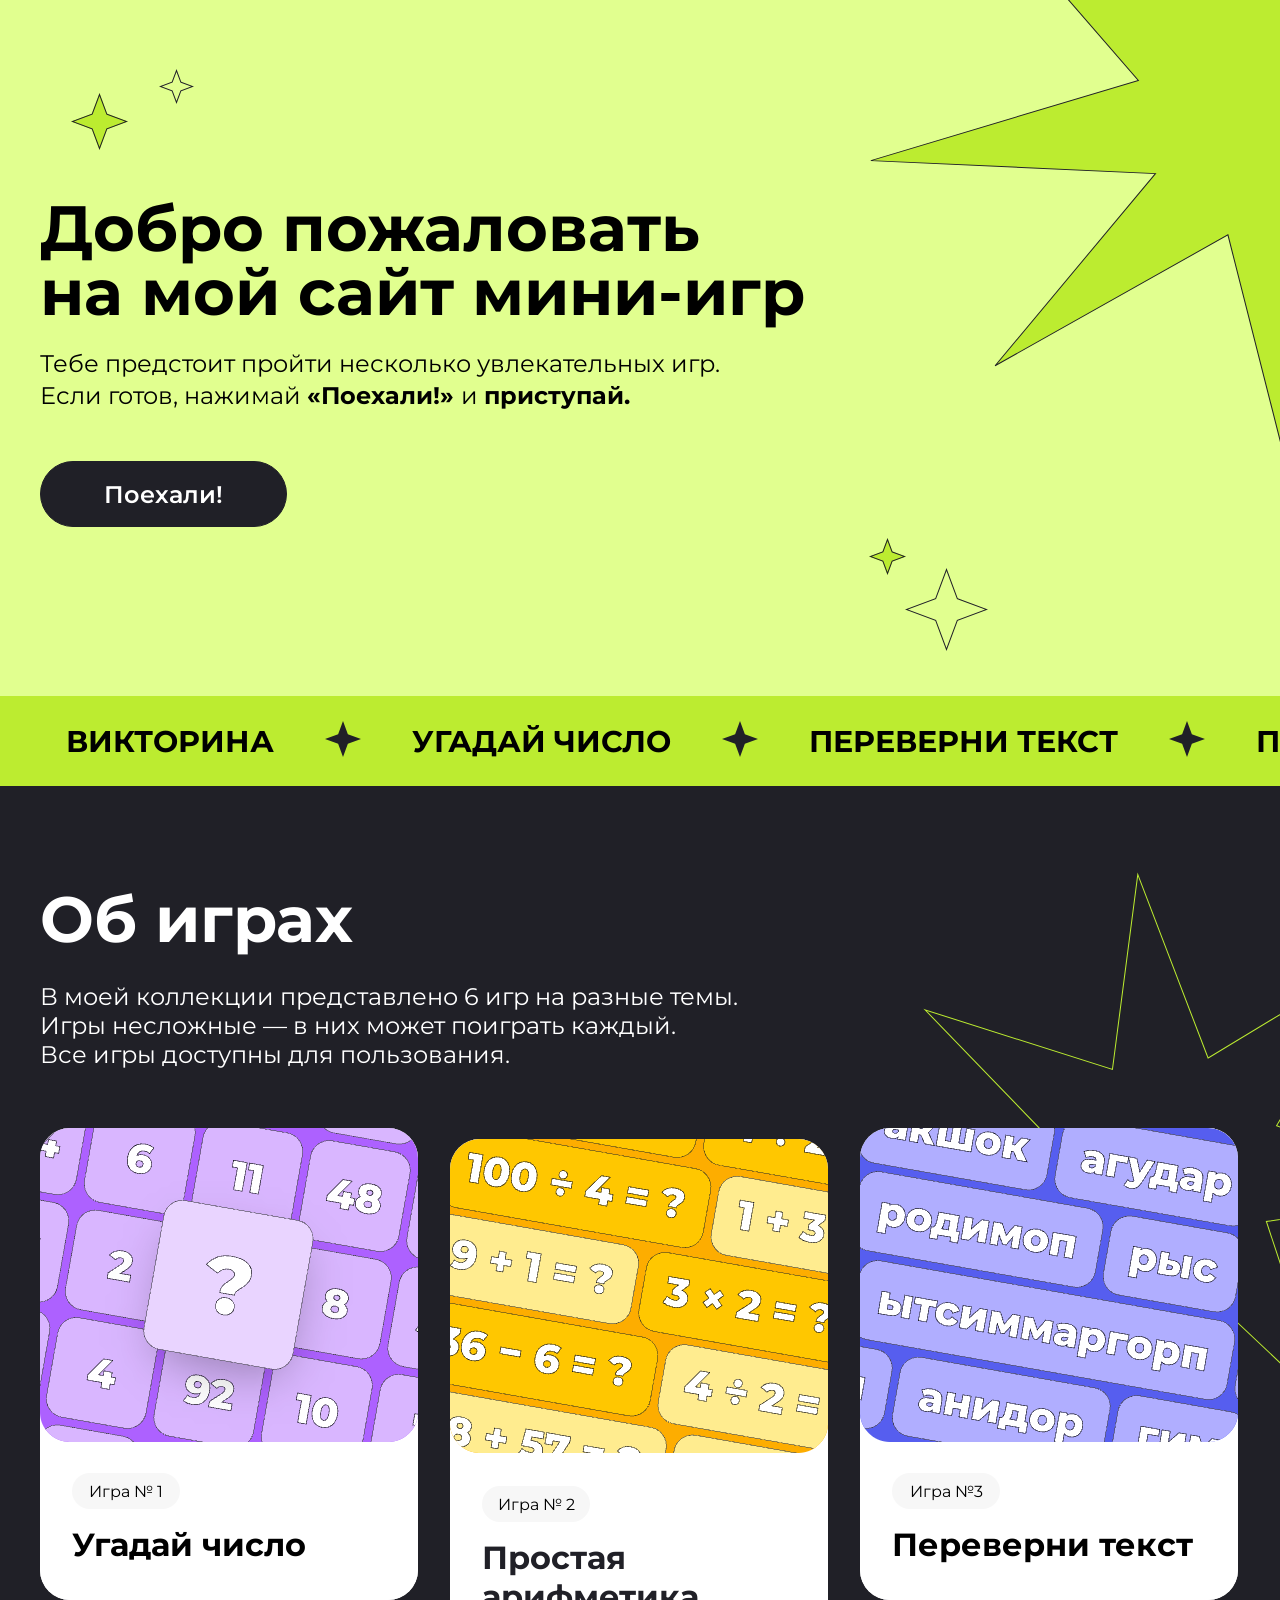
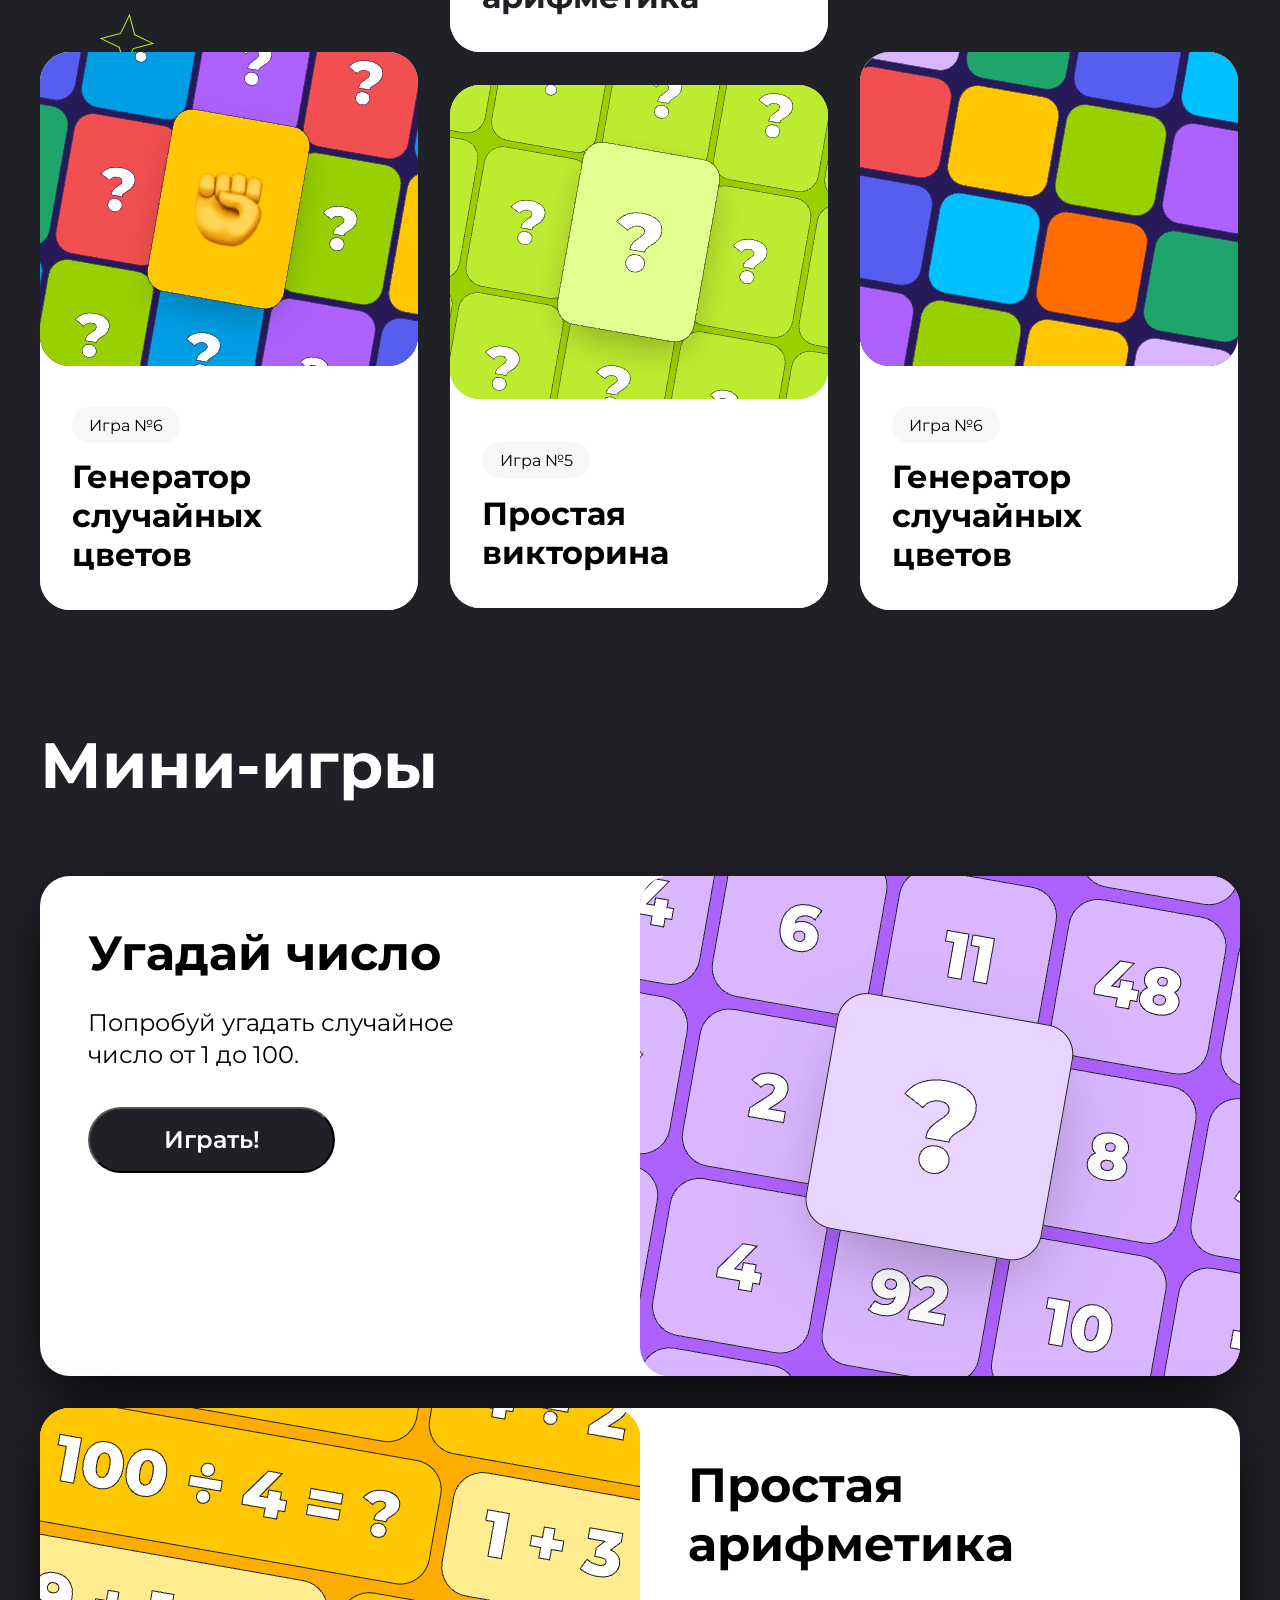
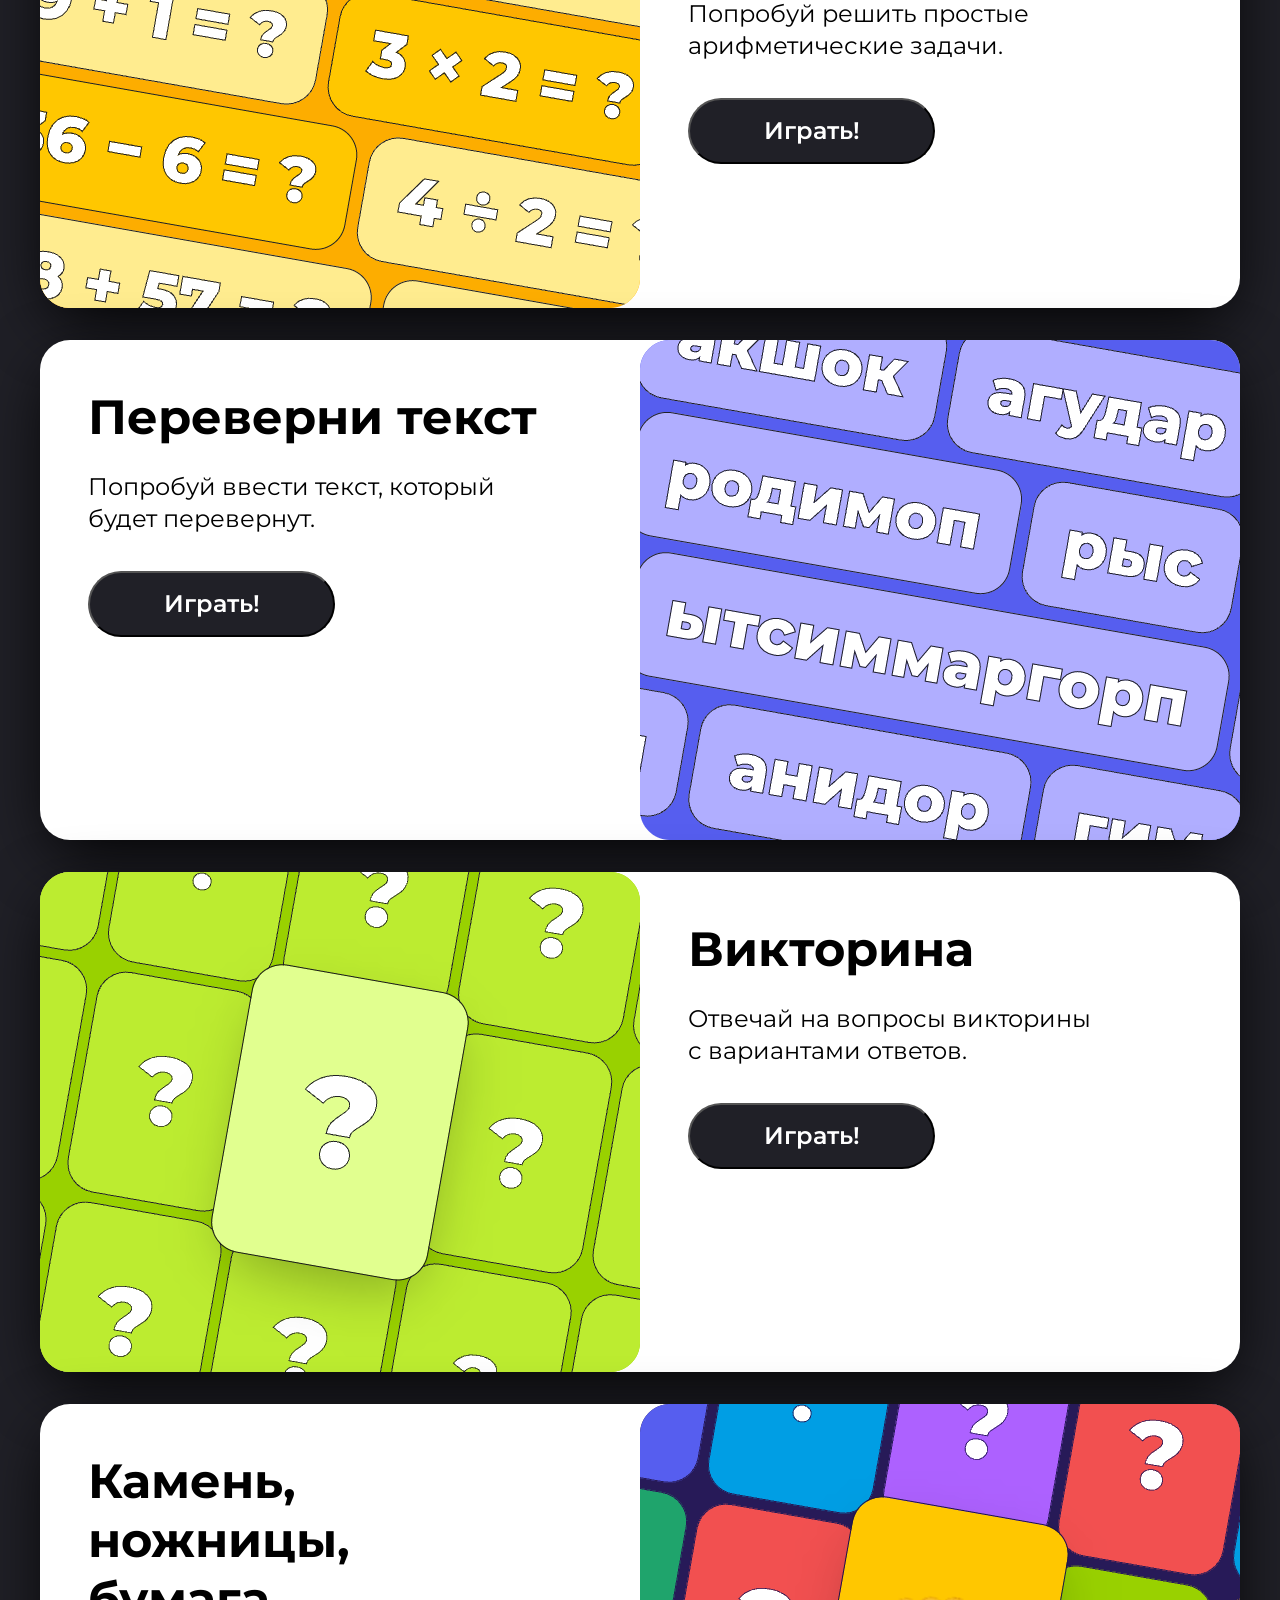
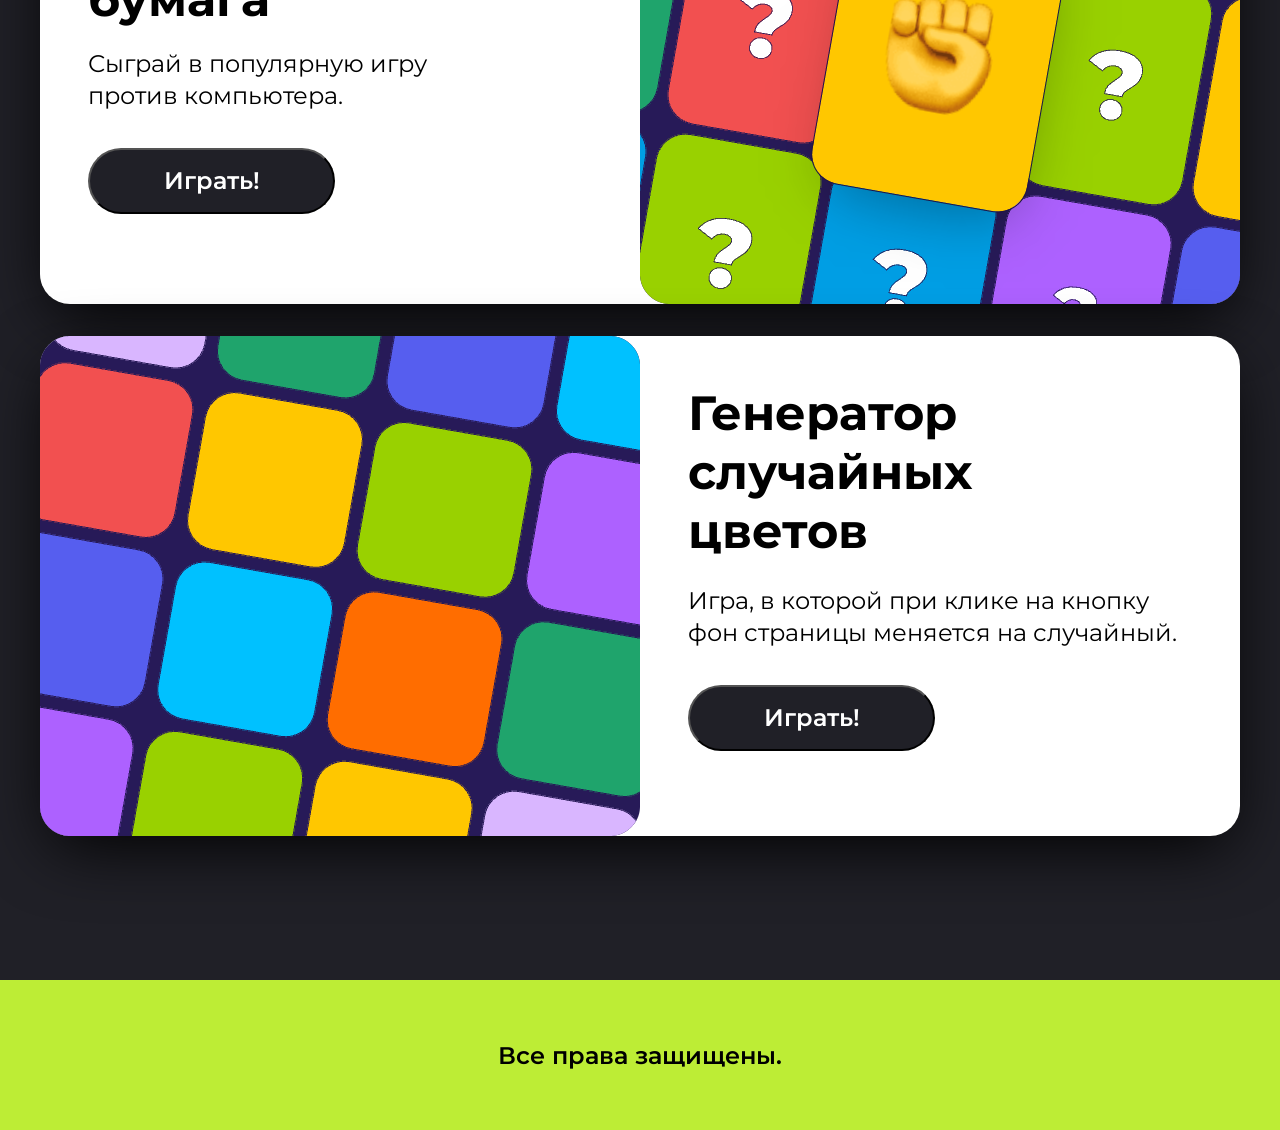
==== index.html @ 9a5d88ef "циклы" ====
<!DOCTYPE html>
<html lang="en">
<head>
    <meta charset="UTF-8">
    <meta name="viewport" content="width=device-width, initial-scale=1.0">
    <title>Document</title>
    <link rel="stylesheet" href="style.css">
    <link rel="preconnect" href="https://fonts.googleapis.com">
    <link rel="preconnect" href="https://fonts.gstatic.com" crossorigin>
    <link href="https://fonts.googleapis.com/css2?family=Montserrat:ital,wght@0,100..900;1,100..900&display=swap"
        rel="stylesheet">
</head>

<body>
    <section class="welcome-mini center">
        <h1 class="welcome-mini__good">Добро пожаловать<br>на мой сайт мини-игр</h1>
        <p class="welcome-mini__paragraph">Тебе предстоит пройти несколько увлекательных игр.<br>
            Если готов, нажимай <strong>«Поехали!» </strong>и <strong>приступай.</strong> </p>
        <a class="welcome-mini__move" href="#aboutgames">Поехали!</a>
    </section>
    <div class="welcome-strip">
        <div class="menu-strip center">
            <span class="title">Викторина</span>
            <span class="star"><img src="images/black-star.svg" alt=""></span>
            <span class="title">угадай число</span>
            <span class="star"><img src="images/black-star.svg" alt=""></span>
            <span class="title">Переверни текст</span>
            <span class="star"><img src="images/black-star.svg" alt=""></span>
            <span class="title">Простая арифметика</span>
        </div>
    </div>
    <section class="heading center">
        <section id="aboutgames">
            <h2 class="heading__game">Об играх</h2>
        </section>

        <p class="heading__poster">В моей коллекции представлено 6 игр на разные темы.<br>Игры несложные — в них может
            поиграть каждый.<br>
            Все игры доступны для пользования.</p>
        <div class="block-game">
            <a class="heading-link" href="#game1">
                <div class="card-game">
                    <div class="card">
                        <p class="card-text">Игра № 1</p>
                        <h2 class="card-head">Угадай число</h2>
                    </div>
                </div>
            </a>
            <a class="heading-link" href="#game2">
                <div class="card-gametwo">
                    <div class="card-product">
                        <p class="card-texttwo">Игра № 2</p>
                        <h2 class="card-headtwo">Простая арифметика</h2>
                    </div>
                </div>
            </a>
            <a class="heading-link" href="#game3">
                <div class="card-gamethree">
                    <div class="card-product__three">
                        <p class="card-textthree">Игра №3</p>
                        <h2 class="card-headthree">Переверни текст</h2>
                    </div>
                </div>
            </a>
            <a class="heading-link" href="#game4">
                <div class="card-gamefour">
                    <div class="card-product__four">
                        <p class="card-textfour">Игра №6</p>
                        <h2 class="card-headfour">Генератор<br>случайных<br>цветов</h2>
                    </div>
                </div>
            </a>
            <a class="heading-link" href="#game5">
                <div class="card-gamefive">
                    <div class="card-product__five">
                        <p class="card-textfive">Игра №5</p>
                        <h2 class="card-headfive">Простая<br>викторина</h2>
                    </div>
                </div>
            </a>
            <a class="heading-link" href="#game6">
                <div class="card-gamesix">
                    <div class="card-product__six">
                        <p class="card-textfive">Игра №6</p>
                        <h2 class="card-headfive">Генератор<br>случайных<br>цветов</h2>
                    </div>
                </div>
            </a>
        </div>
    </section>
    <section class="mini-game center">
        <h2 class="mini-game__head">Мини-игры</h2>
        <div class="mini-game__flexbox">
            <article class="mini-game__left">
                <div class="mini-game__flex">
                    <p class="mini-game__mobile-head-one">Угадай число</p>
                    <p class="mini-game__mobile-text-one">Попробуй угадать случайное число от 1 до 100. </p>
                    <h2 class="mini-game__flex-head">Угадай число</h2>
                    <p class="mini-game__flex-text">Попробуй угадать случайное число от 1 до 100.</p>
                    <button onclick="guessNumberGameButton()" class="mini-game__flex-btn">Играть!</button>
                </div>
                <img class="mini-game__img" id="game1" src="images/minigame-one.png" alt="Угадай число">
                <img class="mini-game__img-mobile" src="images/minigame-one.png" alt="">
            </article>

            <article class="mini-game__right">
                <img class="mini-game__img" id="game2" src="images/minigame-two.png" alt="Простая арифметика">
                <img class="mini-game__img-mobile" src="images/minigame-two.png" alt="">
                <div class="mini-game__flex-right">
                    <p class="mini-game__mobile-head-two">Простая арифметика</p>
                    <p class="mini-game__mobile-text-two">Попробуй решить простые арифметические задачи. </p>
                    <h2 class="mini-game__flex-two">Простая арифметика</h2>
                    <p class="mini-game__flex-text">Попробуй решить простые арифметические задачи.</p>
                    <button onclick="simpleArithmetic()" class="mini-game__flex-btn">Играть!</button>
                </div>
            </article>

            <article class="mini-game__left">
                <div class="mini-game__flex">
                    <p class="mini-game__mobile-head-three">Переверни текст</p>
                    <p class="mini-game__mobile-text-three">Попробуй ввести текст, который будет перевернут.</p>
                    <h3 class="mini-game__flex-head">Переверни текст</h3>
                    <p class="mini-game__flex-text">Попробуй ввести текст, который будет перевернут.</p>
                    <button onclick="reverseString()" class="mini-game__flex-btn">Играть!</button>
                </div>
                <img class="mini-game__img" id="game3" src="images/minigame-three.png" alt="">
                <img class="mini-game__img-mobile" src="images/minigame-three.png" alt="">
            </article>

            <article class="mini-game__right">
                <img class="mini-game__img" id="game5" src="images/minigame-four.png" alt="">
                <img class="mini-game__img-mobile" src="images/minigame-four.png" alt="">
                <div class="mini-game__flex-right">
                    <p class="mini-game__mobile-head-four">Викторина</p>
                    <p class="mini-game__mobile-text-four"> Отвечай на вопросы викторины &nbsp; с&nbsp;вариантами
                        ответов.</p>
                    <h2 class="mini-game__flex-two">Викторина</h2>
                    <p class="mini-game__flex-text">Отвечай на вопросы викторины &nbsp; с&nbsp;вариантами ответов.</p>
                    <button onclick="startQuiz()" class="mini-game__flex-btn">Играть!</button>
                </div>
            </article>

            <article class="mini-game__left">
                <div class="mini-game__flex">
                    <p class="mini-game__mobile-head-five">Камень,<br>ножницы,<br>бумага</p>
                    <p class="mini-game__mobile-text-five">Сыграй в популярную игру против компьютера. </p>
                    <h2 class="mini-game__flex-head">Камень,<br>ножницы,<br>бумага</h2>
                    <p class="mini-game__flex-three">Сыграй в популярную игру против компьютера.</p>
                    <button onclick="rockPaperScissors()" class="mini-game__flex-btn">Играть!</button>
                </div>
                <img class="mini-game__img" id="game4" src="images/minigame-five.png" alt="">
                <img class="mini-game__img-mobile" src="images/minigame-five.png" alt="">
            </article>

            <article class="mini-game__right">
                <img class="mini-game__img" id="game6" src="images/minigame-six.png" alt="">
                <img class="mini-game__img-mobile" src="images/minigame-six.png" alt="">
                <div class="mini-game__flex-right">
                    <p class="mini-game__mobile-head-six">Генератор случайных <br> цветов</p>
                    <p class="mini-game__mobile-text-six">Игра, в которой при клике на кнопку фон страницы меняется на
                        случайный.</p>
                    <h2 class="mini-game__flex-two">Генератор случайных <br> цветов</h2>
                    <p class="mini-game__flex-four">Игра, в которой при клике на кнопку фон страницы меняется на
                        случайный.</p>
                    <button id="colorButton" class="mini-game__flex-btn">Играть!</button>
                </div>
            </article>
        </div>
    </section>

    <footer class="footer">
        <p class="footer__text">Все права защищены.</p>
    </footer>

    <script src="hw-1.JS"></script>
    <script src="hw-2.JS" ></script>
    <script src="hw-3.JS" ></script>
</body>

</html>
---- style.css ----
@charset "UTF-8";
* {
  margin: 0;
  padding: 0;
}

.center {
  padding-left: calc(50% - 600px);
  padding-right: calc(50% - 600px);
}

body {
  font-family: Montserrat;
  scroll-behavior: smooth;
}

.welcome-mini {
  background-color: rgb(225, 255, 143);
  background-image: url(images/big-star.svg), url(images/star\ 4.svg), url(images/star\ 5.svg), url(images/star\ 3.svg), url(images/star\ 2.svg);
  background-position: calc(100% + 488px) -348px, calc(84% - 100px) 568px, calc(82% - 150px) 538px, 159px 69px, 71px 93px;
  background-repeat: no-repeat;
  height: 500px;
  padding-top: 196px;
}

.welcome-mini__good {
  width: 769px;
  font-size: 64px;
  font-weight: 700;
  line-height: 100%;
  font-family: Montserrat;
}

.welcome-mini__paragraph {
  padding-top: 24px;
  font-size: 24px;
  line-height: 32px;
}

.welcome-mini__move {
  display: flex;
  justify-content: center;
  text-decoration: none;
  margin-top: 49px;
  width: 247px;
  height: 66px;
  box-sizing: border-box;
  border: 1px solid rgb(32, 32, 39);
  border-radius: 60px;
  background-color: rgb(32, 32, 39);
  color: white;
  padding: 16px 28px 16px 28px;
  font-size: 24px;
  font-weight: 600;
  line-height: 141.69%;
}

.welcome-mini__move:hover {
  background-color: #f8f4f4;
  color: black;
}

.welcome-strip {
  background-color: rgb(188, 236, 48);
  overflow: hidden;
}

.menu-strip {
  display: flex;
  align-items: center;
  height: 90px;
  gap: 51px;
  width: -moz-max-content;
  width: max-content;
  text-transform: uppercase;
  padding-left: 66px;
}

.title {
  font-size: 30px;
  font-weight: 700;
}

.heading {
  background-color: rgb(32, 32, 39);
  width: auto;
  height: 1400px;
  color: white;
  background-image: url(images/stargame\ 12.svg), url(images/big\ stargame\ 1.svg), url(images/stargame\ 11.svg);
  background-repeat: no-repeat;
  background-position: calc(-32% + 488px) 825px, calc(57% + 488px) 52px, calc(-33% + 488px) 768px;
  padding-top: 94px;
}

.heading__game {
  font-size: 64px;
}

.heading__poster {
  font-size: 24px;
  padding-top: 24px;
}

.block-game {
  display: flex;
  flex-direction: row;
  flex-wrap: wrap;
  -moz-column-gap: 32px;
       column-gap: 32px;
  margin-top: 59px;
}

.heading-link {
  text-decoration: none;
  display: inline-block;
}

.heading-link:hover {
  transform: scale(1.1) !important;
}

.card-game {
  background-color: white;
  border-radius: 30px;
  min-width: 378px;
}

.card {
  background-image: url(images/Обложка\ карточки.png);
  background-repeat: no-repeat;
  background-color: white;
  border-radius: 30px;
  min-height: 404px;
  color: black;
  display: flex;
  flex-direction: column;
  justify-content: flex-end;
  gap: 16px;
  padding: 32px 32px 36px 32px;
}

.card-text {
  border-radius: 53px;
  background-color: rgb(247, 247, 247);
  width: 108px;
  height: 36px;
  display: flex;
  flex-direction: row;
  justify-content: center;
  align-items: center;
  color: black;
}

.card-head {
  display: flex;
  flex-direction: row;
  align-items: center;
  font-size: 32px;
}

.card-gametwo {
  margin-top: 11px;
  background-color: white;
  border-radius: 30px;
  max-width: 378px;
}

.card-product {
  background-image: url(images/arifmicetion.png);
  background-repeat: no-repeat;
  border-radius: 30px;
  padding: 32px 32px 36px 32px;
  background-color: rgb(255, 255, 255);
  height: 445px;
  display: flex;
  flex-direction: column;
  justify-content: flex-end;
  align-items: flex-start;
  gap: 16px;
}

.card-texttwo {
  border-radius: 53px;
  background-color: rgb(247, 247, 247);
  width: 108px;
  height: 36px;
  display: flex;
  flex-direction: row;
  justify-content: center;
  align-items: center;
  color: black;
}

.card-headtwo {
  color: rgb(32, 32, 39);
  font-size: 32px;
}

.card-gamethree {
  background-color: white;
  border-radius: 30px;
  min-width: 378px;
}

.card-product__three {
  background-image: url(images/three.png);
  background-repeat: no-repeat;
  background-color: white;
  border-radius: 30px;
  min-height: 404px;
  color: black;
  display: flex;
  flex-direction: column;
  justify-content: flex-end;
  gap: 16px;
  padding: 32px 32px 36px 32px;
}

.card-textthree {
  border-radius: 53px;
  background: rgb(247, 247, 247);
  width: 108px;
  height: 36px;
  display: flex;
  flex-direction: row;
  justify-content: center;
  align-items: center;
  color: black;
}

.card-headthree {
  font-size: 32px;
}

.card-gamefour {
  background-color: white;
  border-radius: 30px;
  min-width: 378px;
}

.card-product__four {
  background-image: url(images/game-four.png);
  background-repeat: no-repeat;
  background-color: white;
  display: flex;
  flex-direction: column;
  justify-content: flex-end;
  align-items: flex-start;
  gap: 14px;
  padding: 32px 32px 36px 32px;
  height: 490px;
  border-radius: 30px;
  max-width: 314px;
  width: 100%;
}

.card-textfour {
  border-radius: 53px;
  background: rgb(247, 247, 247);
  width: 108px;
  height: 36px;
  display: flex;
  flex-direction: row;
  justify-content: center;
  align-items: center;
  color: black;
}

.card-headfour {
  font-size: 32px;
  color: #000;
}

.card-gamefive {
  background-color: #faf7f7;
  border-radius: 30px;
  min-width: 378px;
}

.card-product__five {
  background-image: url(images/game-five.png);
  max-width: 314px;
  width: 100%;
  background-repeat: no-repeat;
  background-color: white;
  border-radius: 30px;
  min-height: 455px;
  color: black;
  display: flex;
  flex-direction: column;
  justify-content: flex-end;
  gap: 16px;
  margin: 10px 0px;
  padding: 32px 32px 36px 32px;
  margin-top: 33px;
}

.card-textfive {
  border-radius: 53px;
  background: rgb(247, 247, 247);
  width: 108px;
  height: 36px;
  display: flex;
  flex-direction: row;
  justify-content: center;
  align-items: center;
  color: black;
}

.card-headfive {
  font-size: 32px;
  color: #000;
}

.card-gamesix {
  background-color: #faf7f7;
  border-radius: 30px;
  min-width: 378px;
}

.card-product__six {
  background-image: url(images/game-six.png);
  background-repeat: no-repeat;
  background-color: white;
  display: flex;
  flex-direction: column;
  justify-content: flex-end;
  align-items: flex-start;
  gap: 14px;
  padding: 32px 32px 36px 32px;
  height: 490px;
  border-radius: 30px;
  max-width: 314px;
  width: 100%;
}

.mini-game__flexbox {
  display: flex;
  flex-direction: column;
  gap: 32px;
}

.mini-game {
  background-color: #202027;
  width: auto;
  height: 3500px;
}

.mini-game__head {
  width: 400px;
  height: 78px;
  font-size: 64px;
  font-weight: 700;
  line-height: 78px;
  color: #FFFFFF;
  padding-top: 46px;
  padding-bottom: 72px;
}

.mini-game__left {
  width: 100%;
  min-height: 500px;
  background-color: white;
  border-radius: 30px;
  box-shadow: 0px 20px 67px -12px;
  display: flex;
  flex-direction: row;
}

.mini-game__right {
  width: 100%;
  min-height: 500px;
  background-color: white;
  border-radius: 30px;
  box-shadow: 0px 20px 67px -12px;
  display: flex;
  flex-direction: row;
}

.mini-game__flex {
  display: flex;
  flex-direction: column;
  justify-content: flex-start;
  padding: 48px;
  gap: 24px;
}

.mini-game__flex-right {
  display: flex;
  flex-direction: column;
  justify-content: flex-start;
  gap: 24px;
  padding: 48px;
}

.mini-game__flex-head {
  font-size: 48px;
  font-weight: 700;
  line-height: 59px;
  width: 504px;
  height: 59px;
}

.mini-game__flex-two {
  font-size: 48px;
  font-weight: 700;
  line-height: 59px;
  width: 504px;
}

.mini-game__flex-text {
  font-size: 24px;
  font-weight: 400;
  line-height: 32px;
  width: 440px;
  height: 64px;
}

.mini-game__flex-btn {
  width: 247px;
  height: 66px;
  border-radius: 60px;
  background: rgb(32, 32, 39);
  font-family: inherit;
  color: white;
  font-size: 24px;
  font-weight: 600;
  line-height: 141.69%;
  margin-top: 12px;
}

.mini-game__flex-three {
  width: 382px;
  height: 64px;
  font-size: 24px;
  font-weight: 400;
  line-height: 32px;
  padding-top: 113px;
}

.mini-game__flex-four {
  width: 497px;
  height: 64px;
  font-size: 24px;
  font-weight: 400;
  line-height: 32px;
}

.mini-game__img-mobile {
  display: none;
}

.footer {
  display: flex;
  flex-direction: row;
  align-items: center;
  justify-content: center;
  width: 100%;
  height: 150px;
  background-color: #BDED35;
}

.footer__text {
  width: 285px;
  height: 29px;
  font-size: 24px;
  font-weight: 600;
  line-height: 29px;
}

.mini-game__mobile-head-three {
  display: none;
}

.mini-game__mobile-text-three {
  display: none;
}

.mini-game__mobile-head-one {
  display: none;
}

.mini-game__mobile-text-one {
  display: none;
}

.mini-game__mobile-head-two {
  display: none;
}

.mini-game__mobile-text-two {
  display: none;
}

.mini-game__mobile-head-four {
  display: none;
}

.mini-game__mobile-text-four {
  display: none;
}

.mini-game__mobile-head-five {
  display: none;
}

.mini-game__mobile-text-five {
  display: none;
}

.mini-game__mobile-head-six {
  display: none;
}

.mini-game__mobile-text-six {
  display: none;
}

.mini-game__flex-btn:hover {
  background-color: white;
  color: black;
}

.welcome-scrollbar {
  overflow: hidden;
  background-color: #BDED35;
  height: 90px;
}

.welcome-scrollbar__img {
  animation: move 10s linear infinite;
}

@media (max-width: 750px) {
  .welcome-mini {
    padding-left: 16px;
    padding-right: 16px;
    max-height: 700px;
    display: flex;
    flex-direction: column;
    align-items: center;
    gap: 23px;
    background-image: url(images/big-star_mobile.svg), url(images/small-star.svg), url(images/small-star_mobile.svg), url(images/star-top_mobile.svg), url(images/star-botton_mobile.svg);
    background-repeat: no-repeat;
    background-position: 227px -90px, 28px 114px, 76px 80px, 320px 734px, 301px 712px;
  }
  .welcome-mini__good {
    width: 296px;
    font-size: 40px;
    font-weight: 700;
    line-height: 49px;
    text-align: center;
  }
  .welcome-mini__paragraph {
    width: 296px;
    font-size: 16px;
    font-weight: 400;
    line-height: 20px;
    text-align: center;
    padding-top: 0;
  }
  .welcome-mini__move {
    width: 285px;
    height: 55px;
    font-size: 16px;
    font-weight: 600;
    line-height: 141.69%;
    margin-top: 20px;
  }
  .menu-strip {
    display: flex;
    align-items: center;
    height: 51px;
    gap: 28px;
    width: -moz-max-content;
    width: max-content;
    text-transform: uppercase;
    padding-left: 66px;
    background-repeat: no-repeat;
    background-position: 194px;
    background-image: url(images/star-victorina.svg);
  }
  .title {
    font-size: 16px;
    font-weight: 700;
  }
  img {
    display: none;
  }
  .heading {
    display: none;
  }
  .mini-game__head {
    font-size: 40px;
    font-weight: 700;
    line-height: 49px;
    margin-left: 16px;
    width: 250px;
    padding-top: 48px;
    padding-bottom: 48px;
  }
  .mini-game__flexbox {
    display: flex;
    flex-direction: column;
    gap: 24px;
    margin-left: 16px;
  }
  .mini-game__left {
    max-width: 343px;
    display: flex;
    flex-direction: column-reverse;
  }
  .mini-game__right {
    max-width: 343px;
    display: flex;
    flex-direction: column;
  }
  .mini-game__flex-head {
    display: none;
    font-size: 32px;
    font-weight: 700;
    line-height: 39px;
    width: 285px;
    height: 39px;
  }
  .mini-game__flex-text {
    display: none;
    font-size: 16px;
    font-weight: 400;
    line-height: 20px;
    width: 255px;
    height: 40px;
  }
  .mini-game__flex-two {
    display: none;
    width: 285px;
    font-size: 32px;
    font-weight: 700;
    line-height: 39px;
    height: 78px;
  }
  .mini-game__flex {
    display: flex;
    flex-direction: column;
    gap: 16px;
    padding: 29.04px 29.04px 32.67px 29.04px;
  }
  .mini-game__flex-four {
    display: none;
    width: 285px;
    font-size: 16px;
    font-weight: 400;
    line-height: 20px;
  }
  .mini-game__flex-three {
    display: none;
    width: 285px;
    font-size: 16px;
    font-weight: 400;
    line-height: 20px;
  }
  .mini-game__flex-right {
    display: flex;
    flex-direction: column;
    gap: 19px;
    padding: 29.04px 29.04px 32.67px 29.04px;
  }
  .mini-game__img {
    display: none;
  }
  .mini-game__img-mobile {
    display: block;
  }
  .mini-game__flex-btn {
    width: 285px;
    height: 55px;
    font-size: 16px;
    font-weight: 600;
    line-height: 141.69%;
    box-sizing: border-box;
    border: 1px solid rgb(32, 32, 39);
    border-radius: 60px;
    background-color: rgb(32, 32, 39);
  }
  .mini-game {
    min-height: 3740px;
  }
  .mini-game__mobile-head-three {
    display: block;
    width: 285px;
    height: 78px;
    font-size: 32px;
    font-weight: 700;
    line-height: 39px;
  }
  .mini-game__mobile-text-three {
    display: block;
    width: 275px;
    height: 40px;
    font-size: 16px;
    font-weight: 400;
    line-height: 20px;
  }
  .mini-game__mobile-head-one {
    display: block;
    width: 284.96px;
    height: 39px;
    font-size: 32px;
    font-weight: 700;
    line-height: 39px;
  }
  .mini-game__mobile-text-one {
    display: block;
    width: 249px;
    height: 40px;
    font-size: 16px;
    font-weight: 400;
    line-height: 20px;
  }
  .mini-game__mobile-head-two {
    display: block;
    width: 285px;
    height: 78px;
    font-size: 32px;
    font-weight: 700;
    line-height: 39px;
  }
  .mini-game__mobile-text-two {
    display: block;
    width: 233px;
    height: 40px;
    font-size: 16px;
    font-weight: 400;
    line-height: 20px;
  }
  .mini-game__mobile-head-four {
    display: block;
    width: 285px;
    height: 39px;
    font-size: 32px;
    font-weight: 700;
    line-height: 39px;
  }
  .mini-game__mobile-text-four {
    display: block;
    width: 285px;
    height: 40px;
    font-size: 16px;
    font-weight: 400;
    line-height: 20px;
  }
  .mini-game__mobile-head-five {
    display: block;
    width: 283x;
    height: 117px;
    font-size: 32px;
    font-weight: 700;
    line-height: 39px;
  }
  .mini-game__mobile-text-five {
    display: block;
    width: 285px;
    height: 40px;
    font-size: 16px;
    font-weight: 400;
    line-height: 20px;
  }
  .mini-game__mobile-head-six {
    display: block;
    width: 283px;
    height: 117px;
    font-size: 32px;
    font-weight: 700;
    line-height: 39px;
  }
  .mini-game__mobile-text-six {
    display: block;
    width: 245px;
    height: 60px;
    font-size: 16px;
    font-weight: 400;
    line-height: 20px;
  }
  .footer {
    width: 100%;
    height: 100px;
  }
  .footer__text {
    width: 190px;
    height: 20px;
    font-size: 16px;
    font-weight: 600;
    line-height: 20px;
  }
  .welcome-scrollbar {
    height: 52px;
  }
  .welcome-scrollbar__img {
    height: 52px;
  }
}
@media (max-width: 1200px) {
  .welcome-mini {
    max-height: 700px;
    display: flex;
    flex-direction: column;
    align-items: center;
    gap: 23px;
    background-image: url(images/big-star.svg), url(images/star\ 4.svg), url(images/star\ 5.svg), url(images/star\ 3.svg), url(images/star\ 2.svg);
    background-repeat: no-repeat;
    background-position: 227px -90px, 28px 114px, 76px 80px, 320px 734px, 301px 712px;
  }
  .welcome-mini__good {
    width: 296px;
    font-size: 40px;
    font-weight: 700;
    line-height: 49px;
    text-align: center;
  }
  .welcome-mini__paragraph {
    width: 296px;
    font-size: 16px;
    font-weight: 400;
    line-height: 20px;
    text-align: center;
  }
  .welcome-mini__move {
    width: 285px;
    height: 55px;
    font-size: 16px;
    font-weight: 600;
    line-height: 141.69%;
  }
  .heading {
    display: none;
  }
  .mini-game__head {
    font-size: 40px;
    font-weight: 700;
    line-height: 49px;
    margin-left: 16px;
    width: 250px;
    padding-top: 48px;
    padding-bottom: 48px;
  }
  .mini-game__flexbox {
    display: flex;
    flex-direction: row;
    flex-wrap: wrap;
    align-items: center;
    justify-content: space-around;
    gap: 24px;
    margin-left: 16px;
  }
  .mini-game__left {
    max-width: 343px;
    display: flex;
    flex-direction: column-reverse;
  }
  .mini-game__right {
    max-width: 343px;
    display: flex;
    flex-direction: column;
  }
  .mini-game__flex-head {
    display: none;
    font-size: 32px;
    font-weight: 700;
    line-height: 39px;
    width: 285px;
    height: 39px;
  }
  .mini-game__flex-text {
    display: none;
    font-size: 16px;
    font-weight: 400;
    line-height: 20px;
    width: 255px;
    height: 40px;
  }
  .mini-game__flex-two {
    display: none;
    width: 285px;
    font-size: 32px;
    font-weight: 700;
    line-height: 39px;
    height: 78px;
  }
  .mini-game__flex {
    display: flex;
    flex-direction: column;
    gap: 16px;
    padding: 29.04px 29.04px 32.67px 29.04px;
  }
  .mini-game__flex-four {
    display: none;
    width: 285px;
    font-size: 16px;
    font-weight: 400;
    line-height: 20px;
  }
  .mini-game__flex-three {
    display: none;
    width: 285px;
    font-size: 16px;
    font-weight: 400;
    line-height: 20px;
  }
  .mini-game__flex-right {
    display: flex;
    flex-direction: column;
    gap: 19px;
    padding: 29.04px 29.04px 32.67px 29.04px;
  }
  .mini-game__img {
    display: none;
  }
  .mini-game__img-mobile {
    display: block;
  }
  .mini-game__flex-btn {
    width: 285px;
    height: 55px;
    font-size: 16px;
    font-weight: 600;
    line-height: 141.69%;
    box-sizing: border-box;
    border: 1px solid rgb(32, 32, 39);
    border-radius: 60px;
    background-color: rgb(32, 32, 39);
  }
  .mini-game {
    max-height: 2056px;
  }
  .mini-game__mobile-head-three {
    display: block;
    width: 285px;
    height: 78px;
    font-size: 32px;
    font-weight: 700;
    line-height: 39px;
  }
  .mini-game__mobile-text-three {
    display: block;
    width: 275px;
    height: 40px;
    font-size: 16px;
    font-weight: 400;
    line-height: 20px;
  }
  .mini-game__mobile-head-one {
    display: block;
    width: 284.96px;
    height: 39px;
    font-size: 32px;
    font-weight: 700;
    line-height: 39px;
  }
  .mini-game__mobile-text-one {
    display: block;
    width: 249px;
    height: 40px;
    font-size: 16px;
    font-weight: 400;
    line-height: 20px;
  }
  .mini-game__mobile-head-two {
    display: block;
    width: 285px;
    height: 78px;
    font-size: 32px;
    font-weight: 700;
    line-height: 39px;
  }
  .mini-game__mobile-text-two {
    display: block;
    width: 233px;
    height: 40px;
    font-size: 16px;
    font-weight: 400;
    line-height: 20px;
  }
  .mini-game__mobile-head-four {
    display: block;
    width: 285px;
    height: 39px;
    font-size: 32px;
    font-weight: 700;
    line-height: 39px;
  }
  .mini-game__mobile-text-four {
    display: block;
    width: 285px;
    height: 40px;
    font-size: 16px;
    font-weight: 400;
    line-height: 20px;
  }
  .mini-game__mobile-head-five {
    display: block;
    width: 283x;
    height: 117px;
    font-size: 32px;
    font-weight: 700;
    line-height: 39px;
  }
  .mini-game__mobile-text-five {
    display: block;
    width: 285px;
    height: 40px;
    font-size: 16px;
    font-weight: 400;
    line-height: 20px;
  }
  .mini-game__mobile-head-six {
    display: block;
    width: 283px;
    height: 117px;
    font-size: 32px;
    font-weight: 700;
    line-height: 39px;
  }
  .mini-game__mobile-text-six {
    display: block;
    width: 245px;
    height: 60px;
    font-size: 16px;
    font-weight: 400;
    line-height: 20px;
  }
  .footer {
    width: 100%;
    height: 100px;
  }
  .footer__text {
    width: 190px;
    height: 20px;
    font-size: 16px;
    font-weight: 600;
    line-height: 20px;
  }
  .welcome-scrollbar {
    height: 52px;
  }
  .welcome-scrollbar__img {
    height: 52px;
  }
}/*# sourceMappingURL=style.css.map */
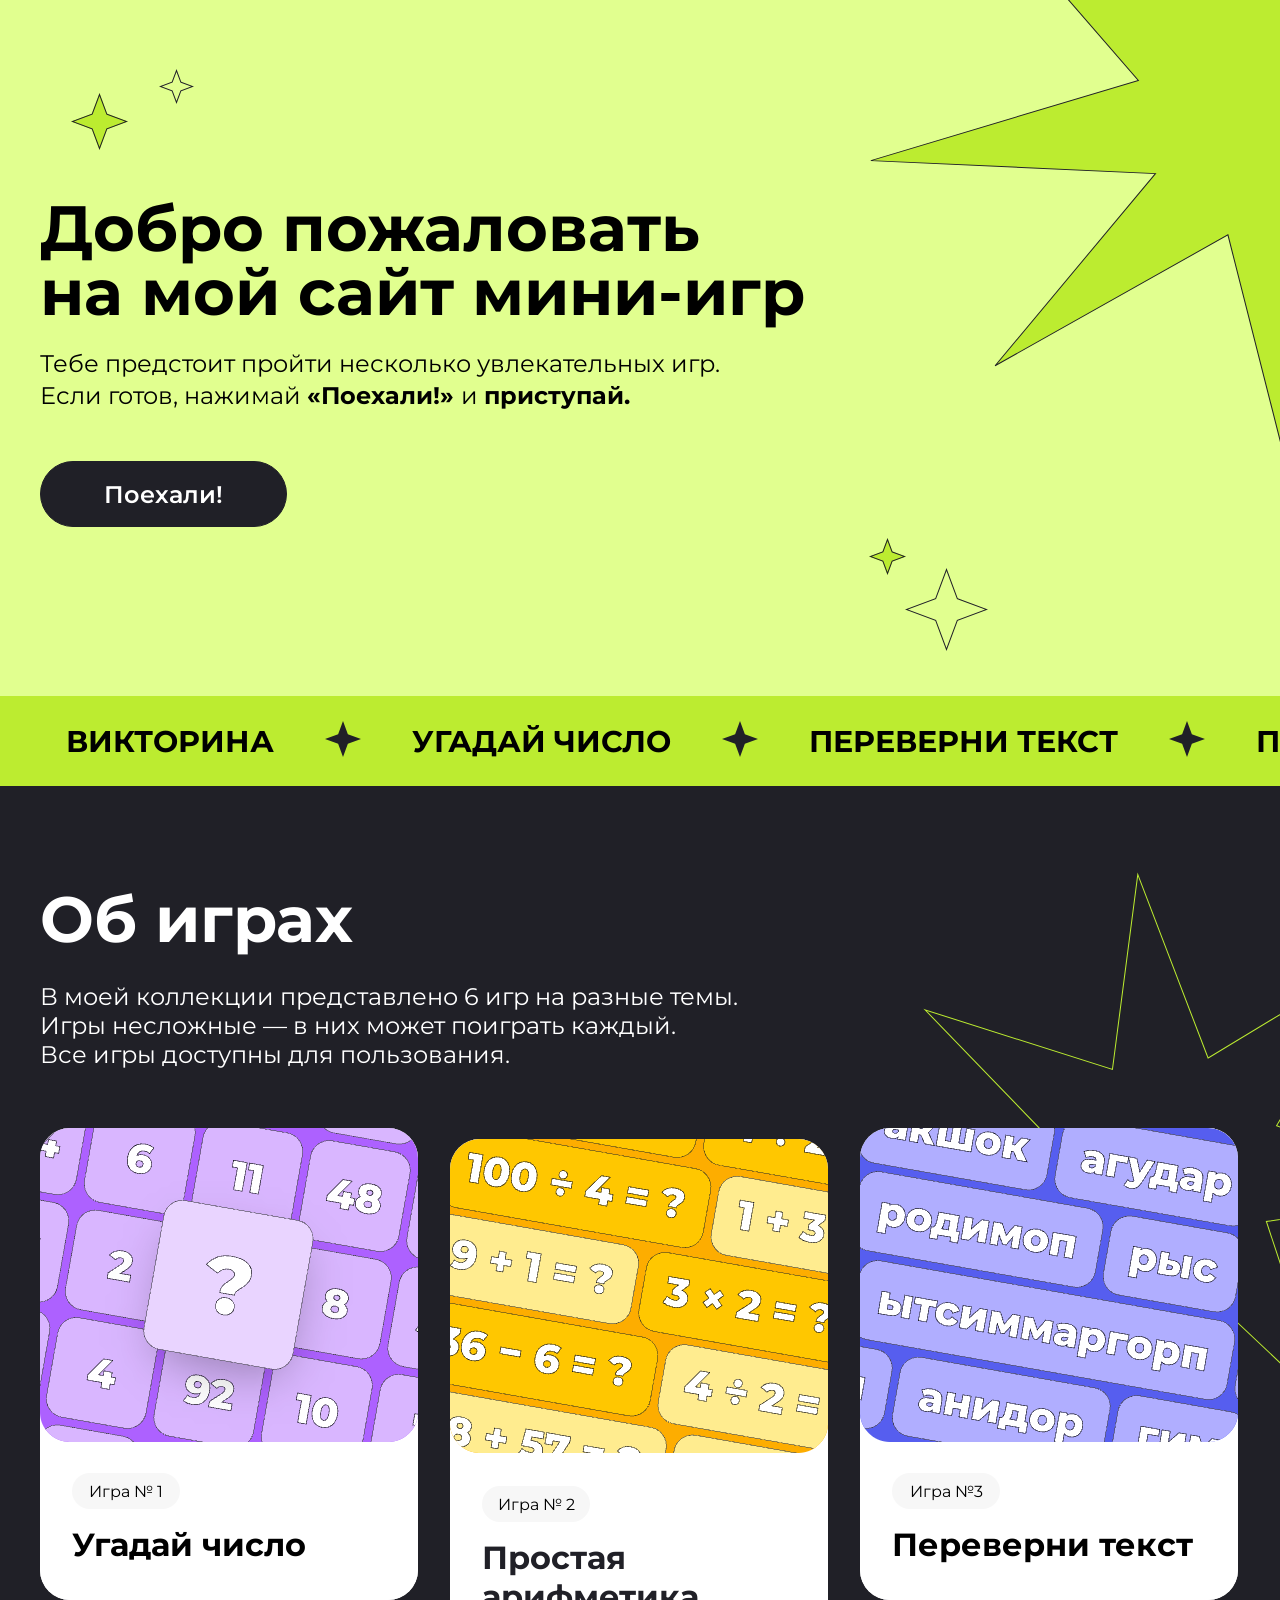
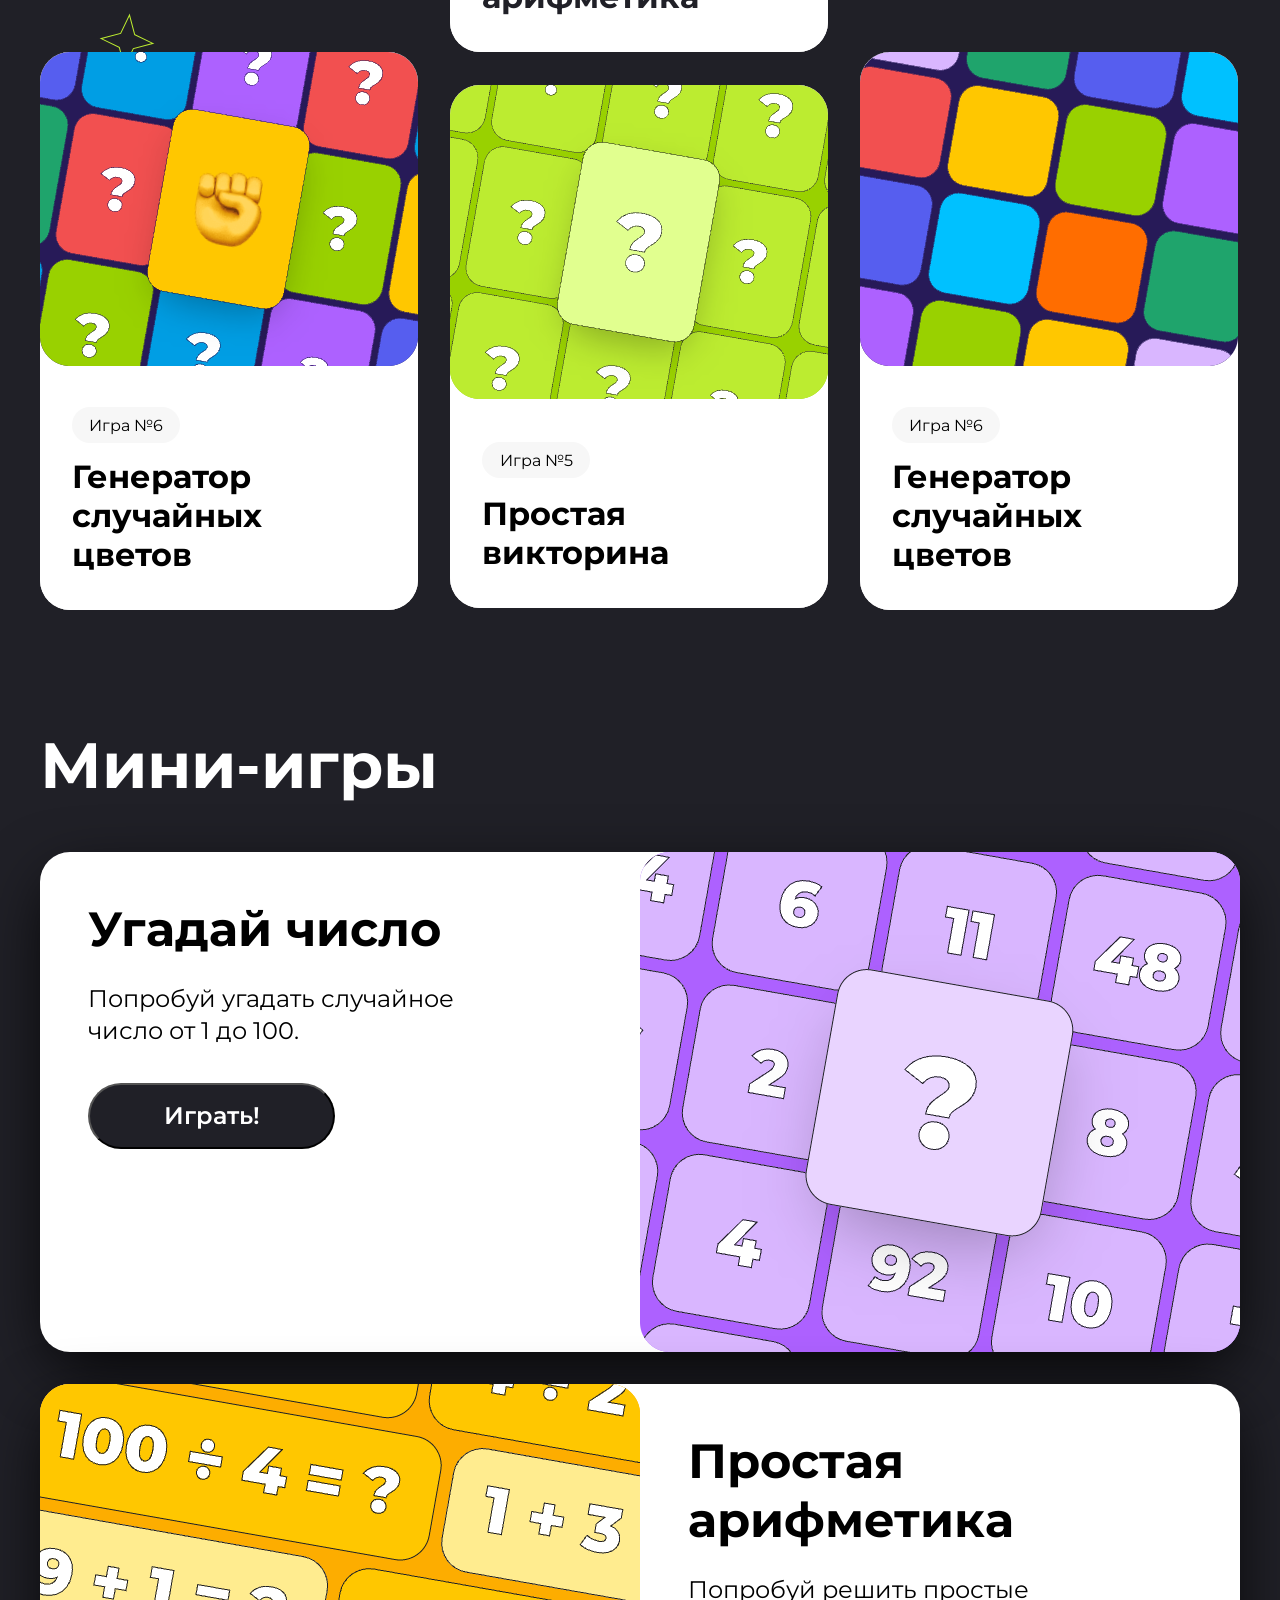
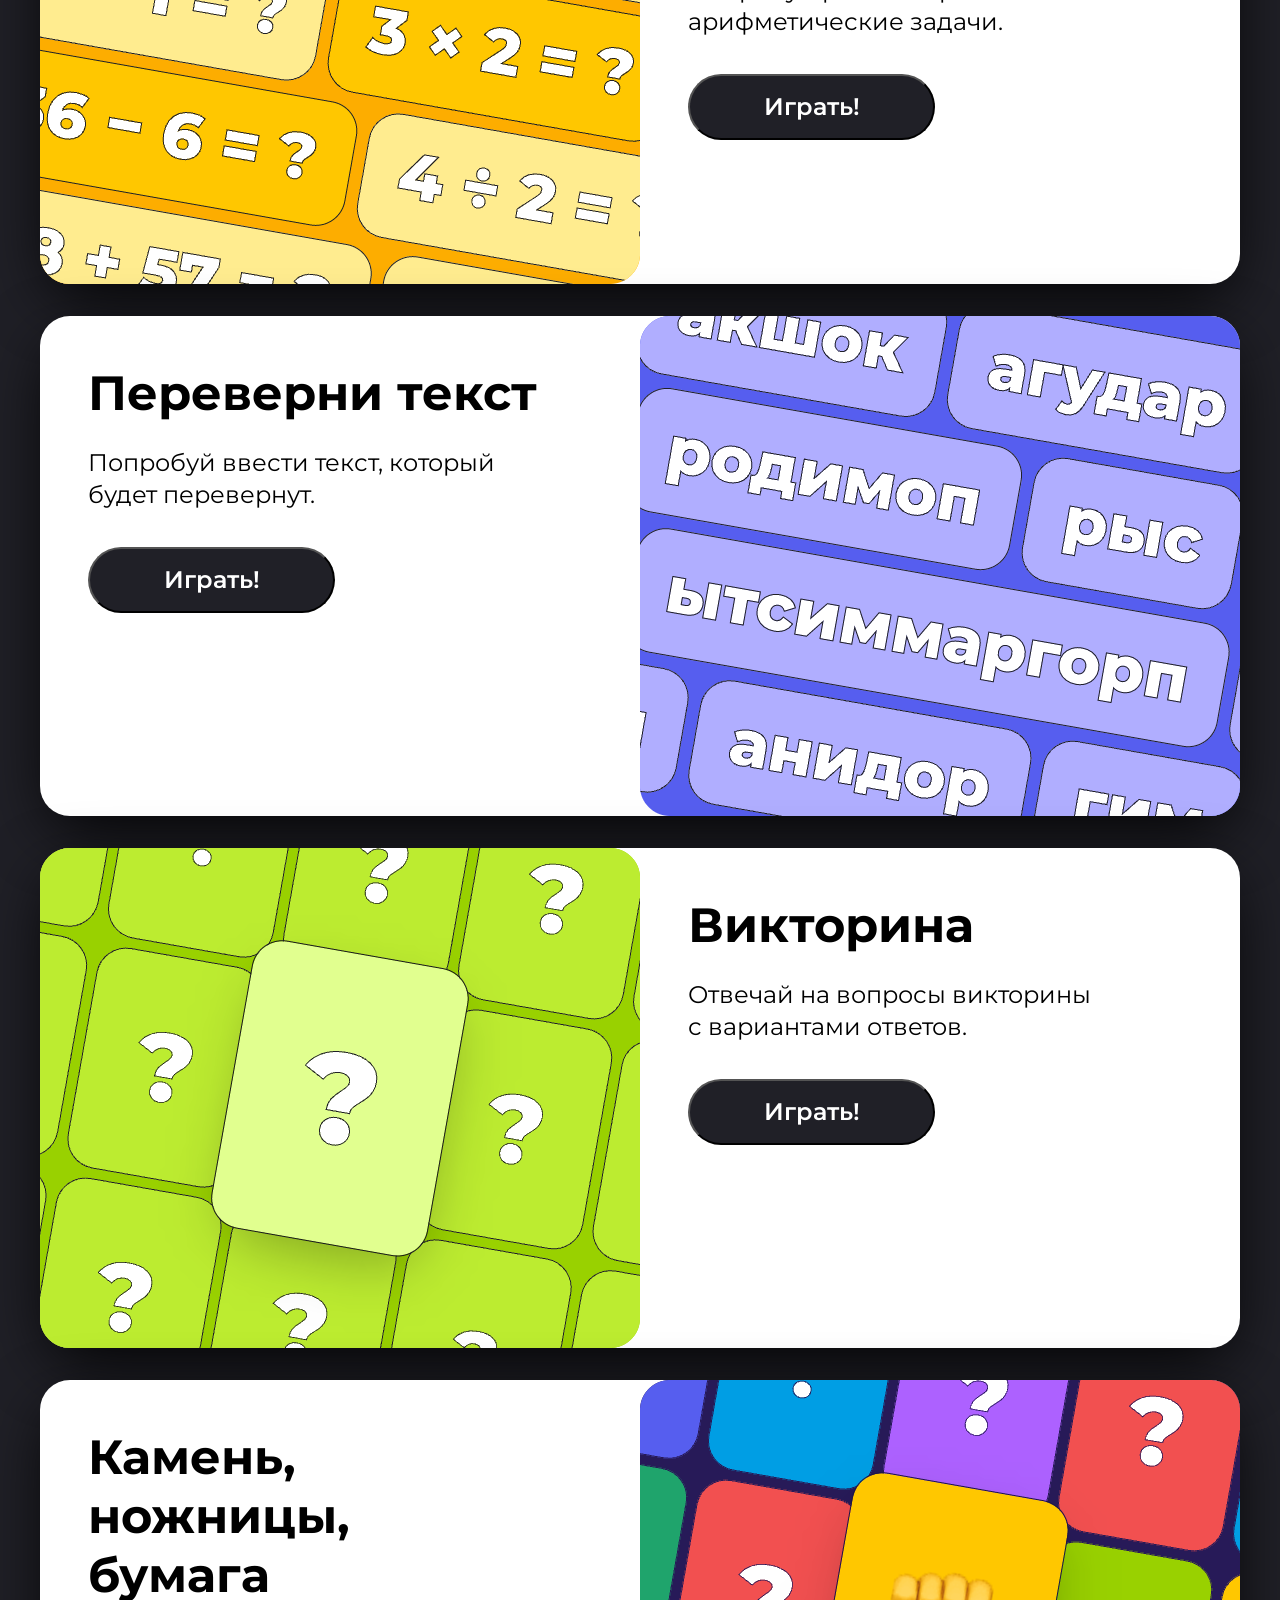
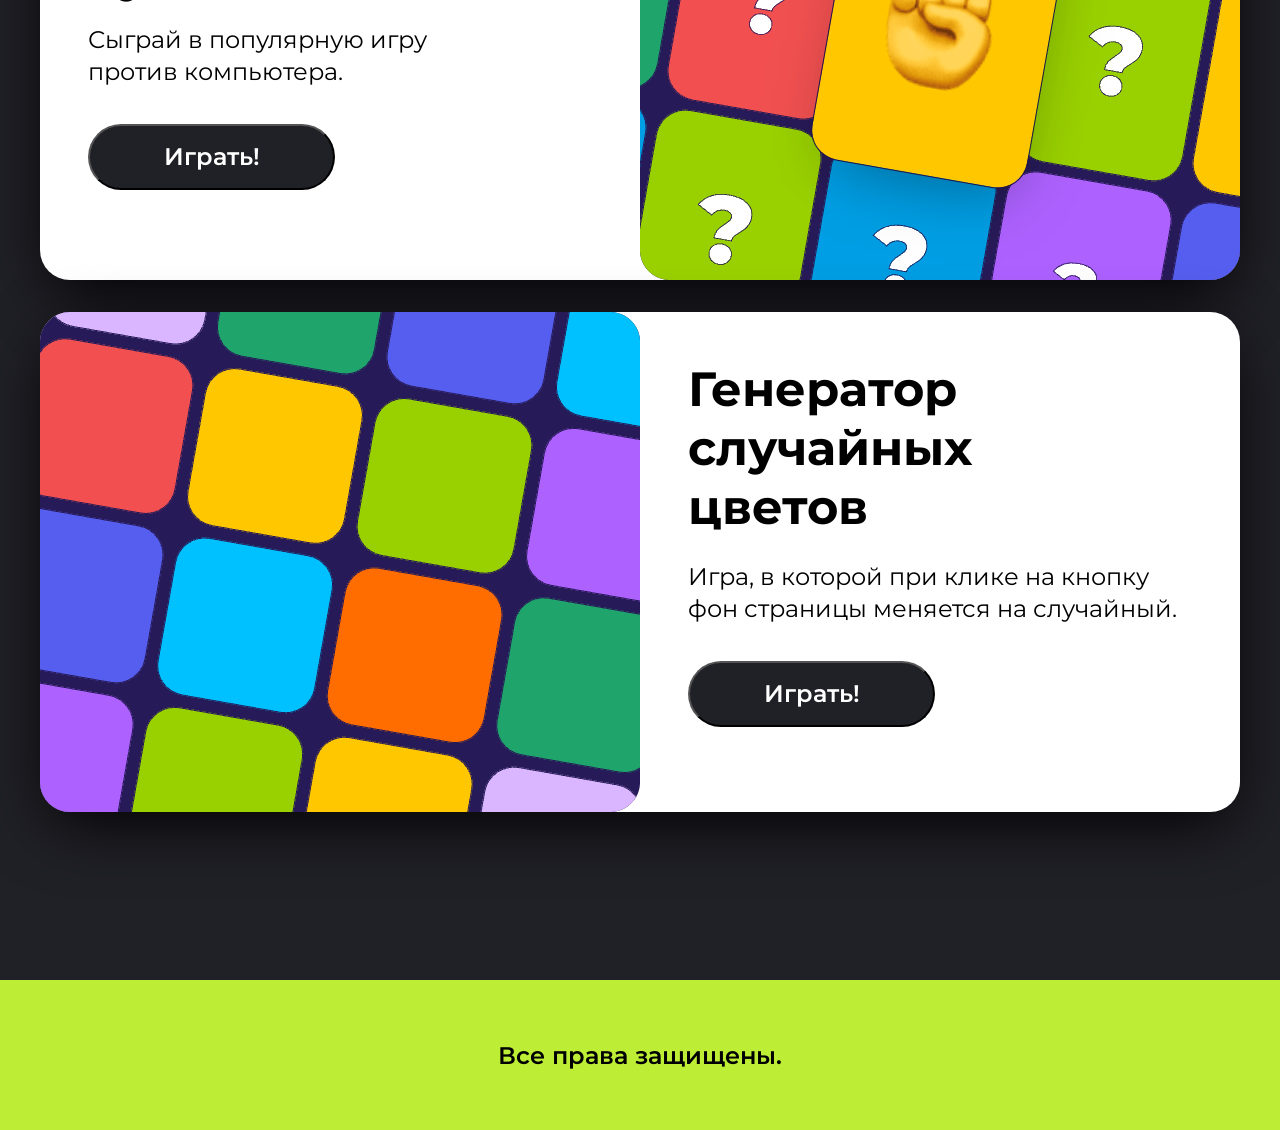
==== commit a3d0503f: "JS5" ====
--- a/index.html
+++ b/index.html
@@ -175,6 +175,8 @@
     <script src="hw-1.JS"></script>
     <script src="hw-2.JS" ></script>
     <script src="hw-3.JS" ></script>
+    <script src="hw-4.JS" ></script>
+    <script src="game.JS" ></script>
 </body>
 
 </html>
--- a/style.css
+++ b/style.css
@@ -348,13 +348,12 @@
 
 .mini-game__head {
   width: 400px;
-  height: 78px;
   font-size: 64px;
   font-weight: 700;
   line-height: 78px;
   color: #FFFFFF;
   padding-top: 46px;
-  padding-bottom: 72px;
+  padding-bottom: 48px;
 }
 
 .mini-game__left {
@@ -533,9 +532,10 @@
 
 @media (max-width: 750px) {
   .welcome-mini {
+    padding-top: 147px;
     padding-left: 16px;
     padding-right: 16px;
-    max-height: 700px;
+    height: 530px;
     display: flex;
     flex-direction: column;
     align-items: center;
@@ -565,7 +565,7 @@
     font-size: 16px;
     font-weight: 600;
     line-height: 141.69%;
-    margin-top: 20px;
+    margin-top: 13px;
   }
   .menu-strip {
     display: flex;
@@ -596,14 +596,11 @@
     line-height: 49px;
     margin-left: 16px;
     width: 250px;
-    padding-top: 48px;
-    padding-bottom: 48px;
   }
   .mini-game__flexbox {
     display: flex;
     flex-direction: column;
     gap: 24px;
-    margin-left: 16px;
   }
   .mini-game__left {
     max-width: 343px;
@@ -683,7 +680,8 @@
     background-color: rgb(32, 32, 39);
   }
   .mini-game {
-    min-height: 3740px;
+    min-height: 3710px;
+    padding-right: 16px;
   }
   .mini-game__mobile-head-three {
     display: block;
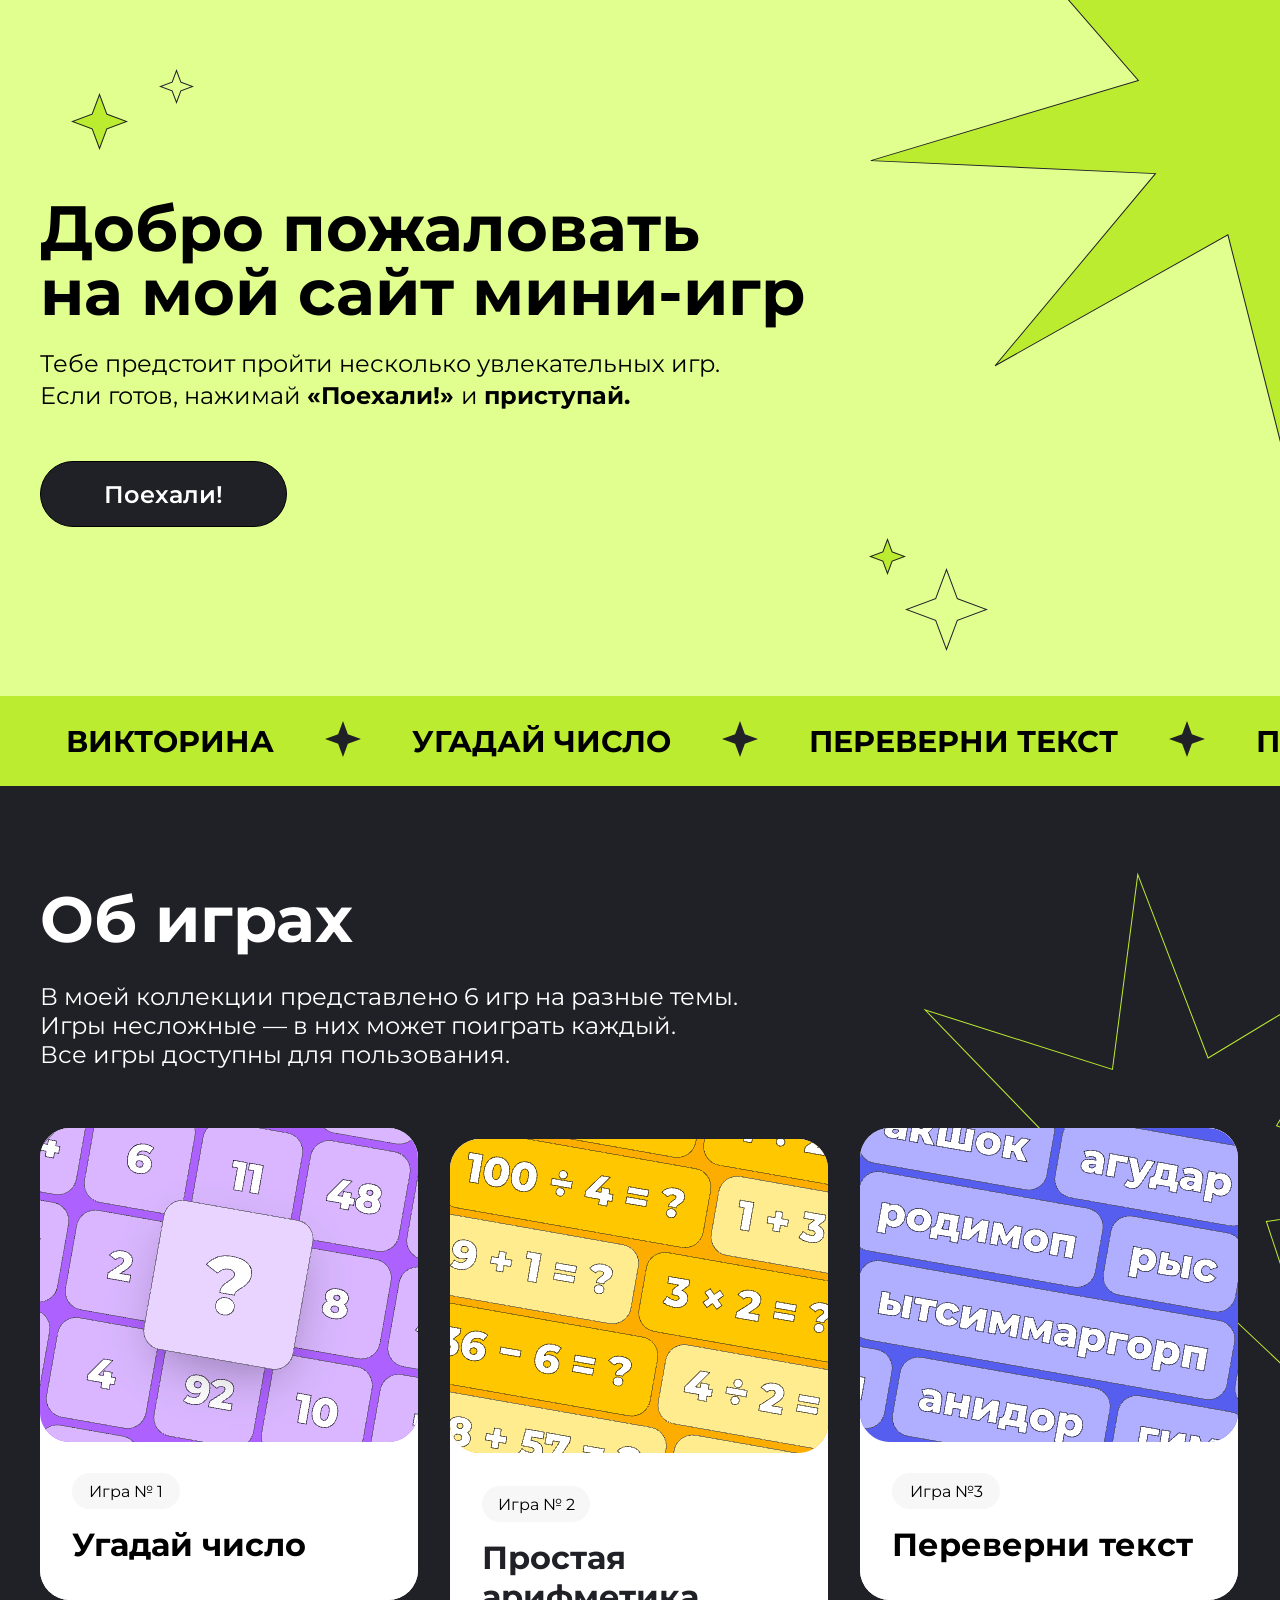
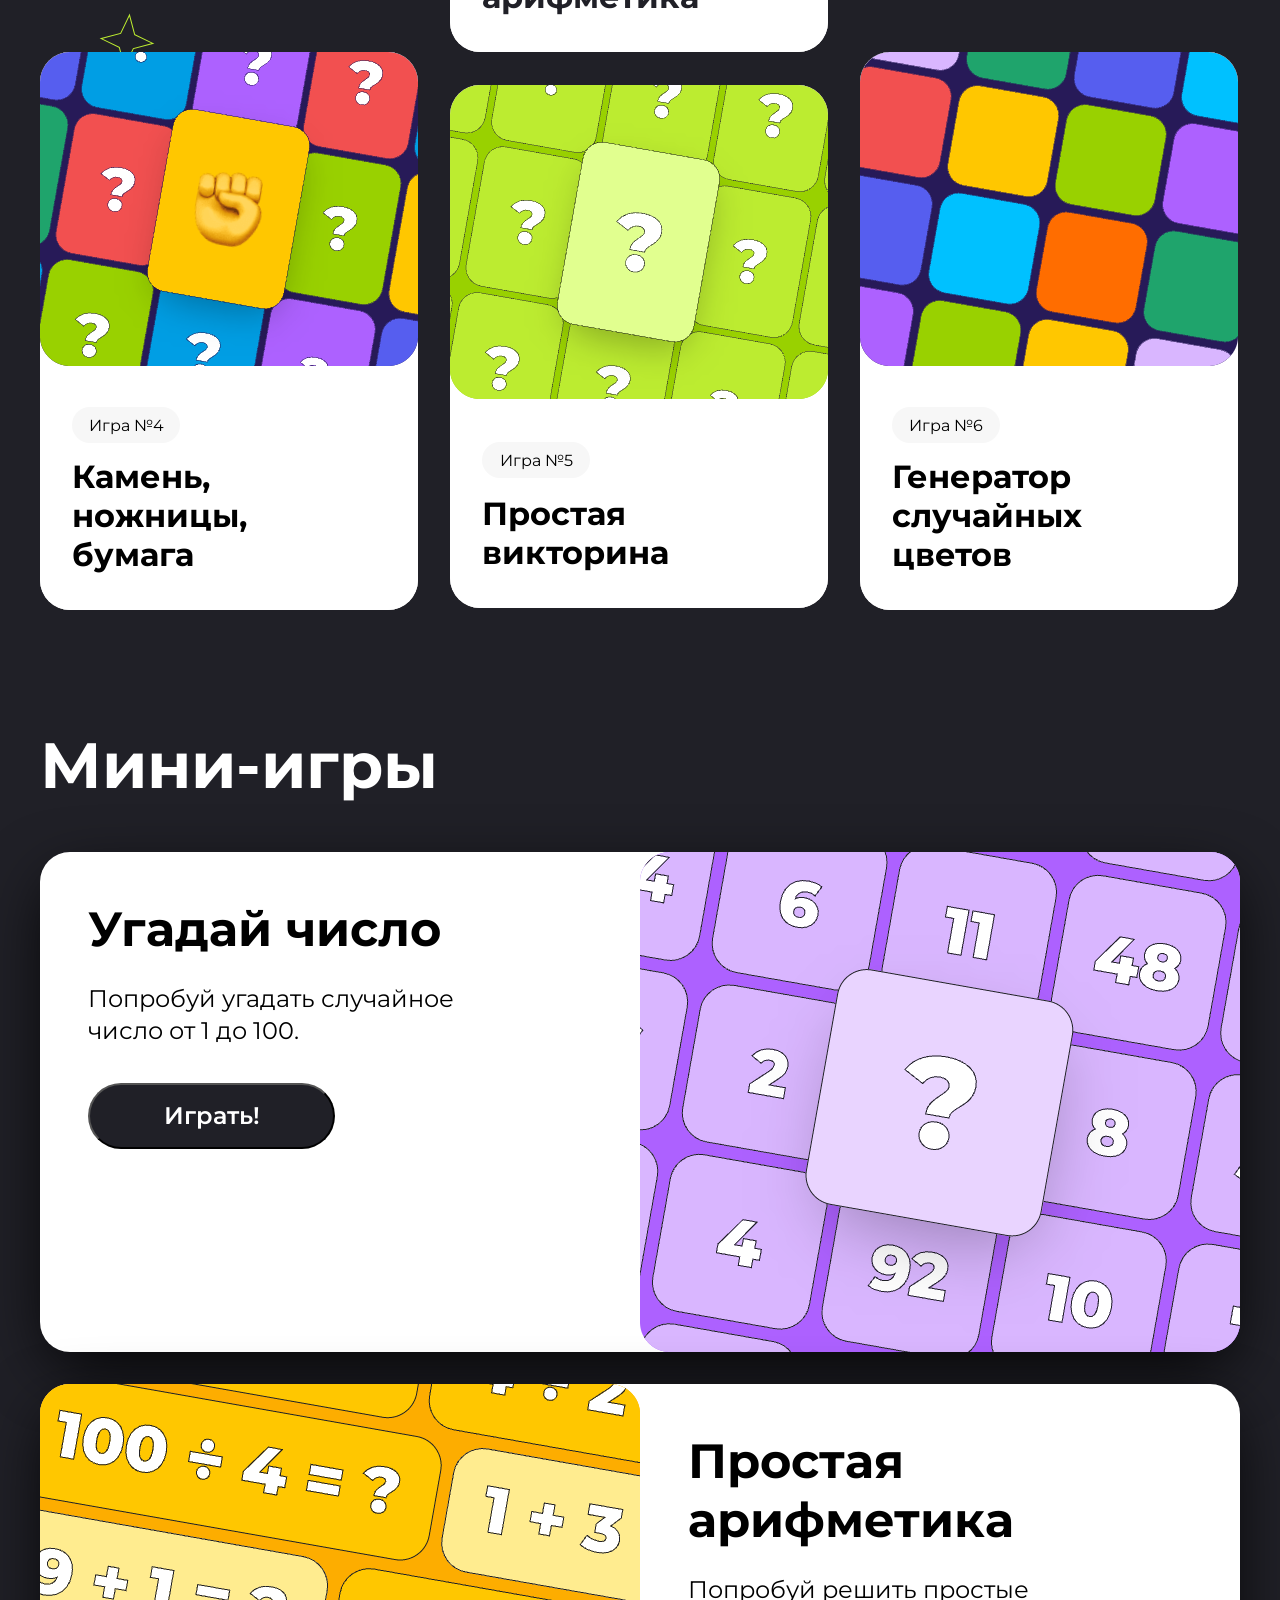
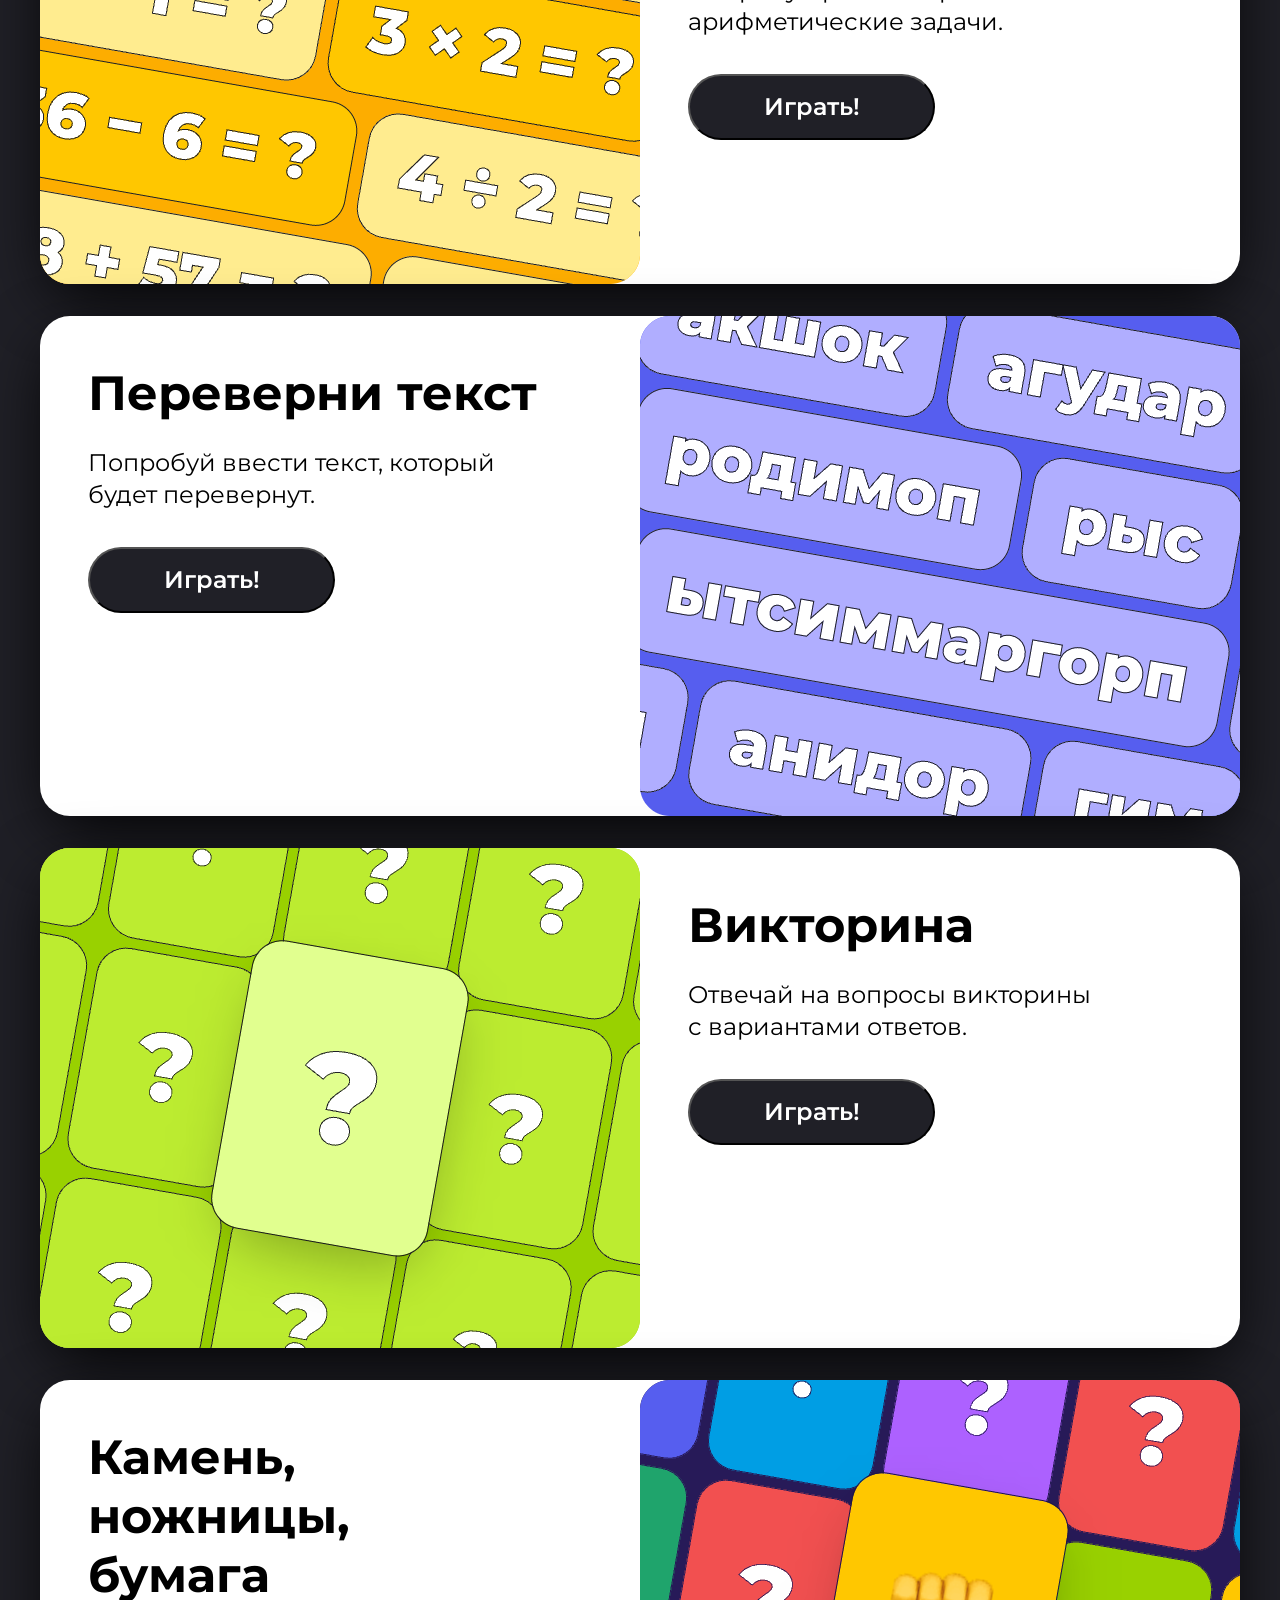
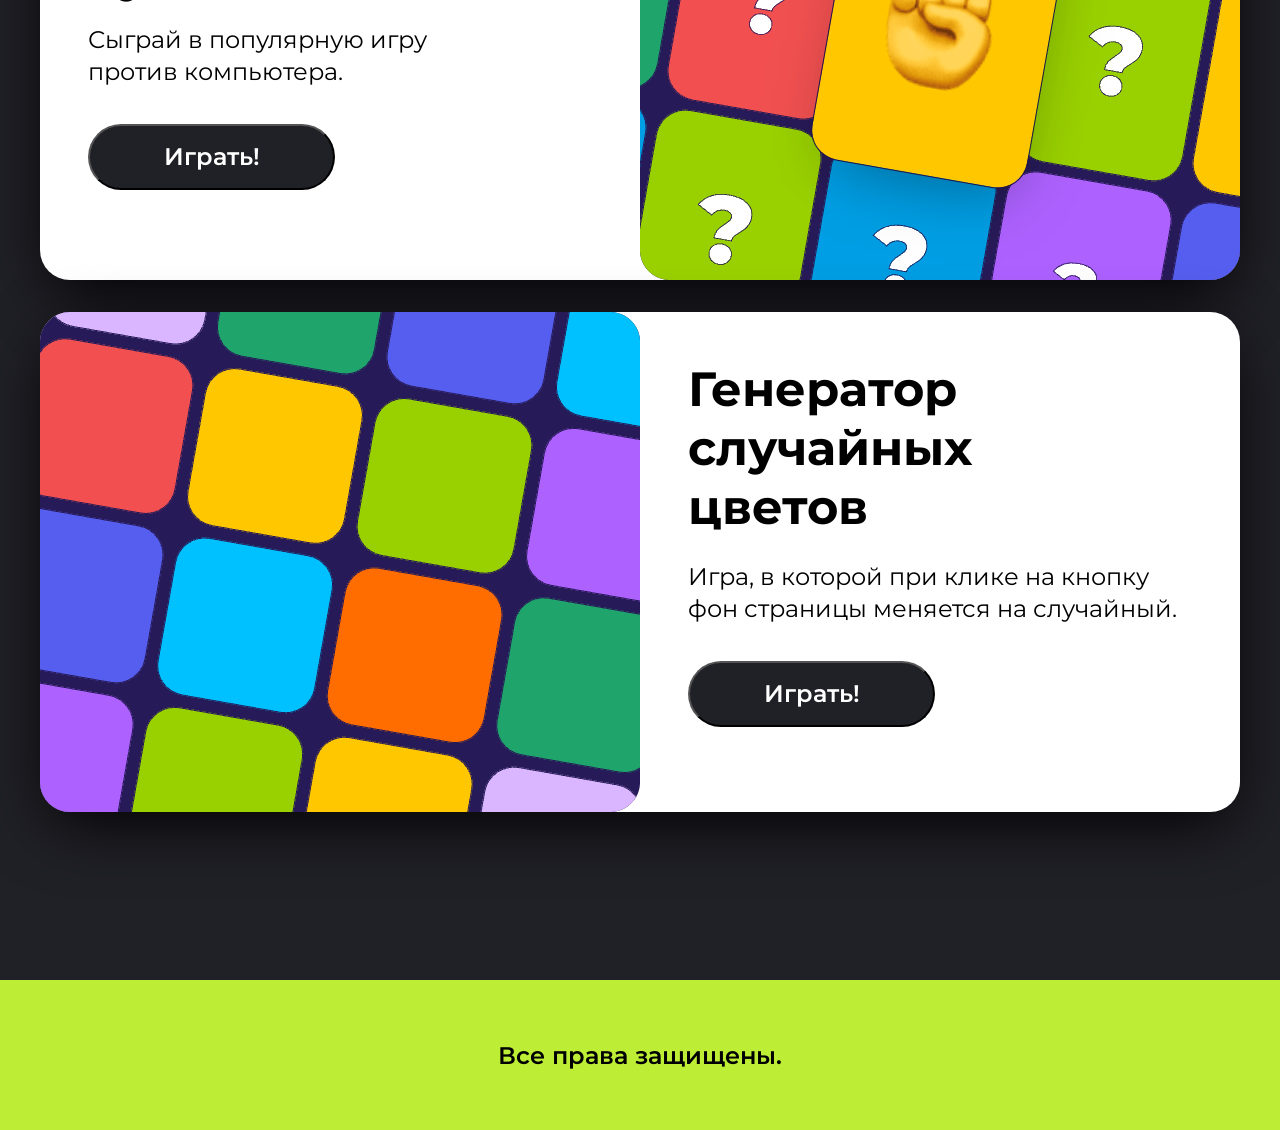
==== commit dab0a944: "исправил" ====
--- a/index.html
+++ b/index.html
@@ -65,8 +65,8 @@
             <a class="heading-link" href="#game4">
                 <div class="card-gamefour">
                     <div class="card-product__four">
-                        <p class="card-textfour">Игра №6</p>
-                        <h2 class="card-headfour">Генератор<br>случайных<br>цветов</h2>
+                        <p class="card-textfour">Игра №4</p>
+                        <h2 class="card-headfour">Камень,<br>ножницы,<br>бумага</h2>
                     </div>
                 </div>
             </a>
@@ -177,6 +177,9 @@
     <script src="hw-3.JS" ></script>
     <script src="hw-4.JS" ></script>
     <script src="game.JS" ></script>
+    <script src="hw-5.JS" ></script>
+    <script src="hw-6.JS" ></script>
+    <script src="hw-7.JS" ></script>
 </body>
 
 </html>
--- a/style.css
+++ b/style.css
@@ -45,7 +45,7 @@
   width: 247px;
   height: 66px;
   box-sizing: border-box;
-  border: 1px solid rgb(32, 32, 39);
+  border: 1px solid rgb(0, 0, 0);
   border-radius: 60px;
   background-color: rgb(32, 32, 39);
   color: white;
@@ -542,7 +542,7 @@
     gap: 23px;
     background-image: url(images/big-star_mobile.svg), url(images/small-star.svg), url(images/small-star_mobile.svg), url(images/star-top_mobile.svg), url(images/star-botton_mobile.svg);
     background-repeat: no-repeat;
-    background-position: 227px -90px, 28px 114px, 76px 80px, 320px 734px, 301px 712px;
+    background-position: 193px -110px, 28px 114px, 76px 80px, 320px 734px, 301px 712px;
   }
   .welcome-mini__good {
     width: 296px;
@@ -680,7 +680,7 @@
     background-color: rgb(32, 32, 39);
   }
   .mini-game {
-    min-height: 3710px;
+    min-height: 3740px;
     padding-right: 16px;
   }
   .mini-game__mobile-head-three {
@@ -804,19 +804,14 @@
     flex-direction: column;
     align-items: center;
     gap: 23px;
-    background-image: url(images/big-star.svg), url(images/star\ 4.svg), url(images/star\ 5.svg), url(images/star\ 3.svg), url(images/star\ 2.svg);
-    background-repeat: no-repeat;
-    background-position: 227px -90px, 28px 114px, 76px 80px, 320px 734px, 301px 712px;
   }
   .welcome-mini__good {
-    width: 296px;
-    font-size: 40px;
+    font-size: 36px;
     font-weight: 700;
     line-height: 49px;
     text-align: center;
   }
   .welcome-mini__paragraph {
-    width: 296px;
     font-size: 16px;
     font-weight: 400;
     line-height: 20px;
@@ -845,7 +840,6 @@
     display: flex;
     flex-direction: row;
     flex-wrap: wrap;
-    align-items: center;
     justify-content: space-around;
     gap: 24px;
     margin-left: 16px;
@@ -854,6 +848,7 @@
     max-width: 343px;
     display: flex;
     flex-direction: column-reverse;
+    justify-content: space-between;
   }
   .mini-game__right {
     max-width: 343px;
